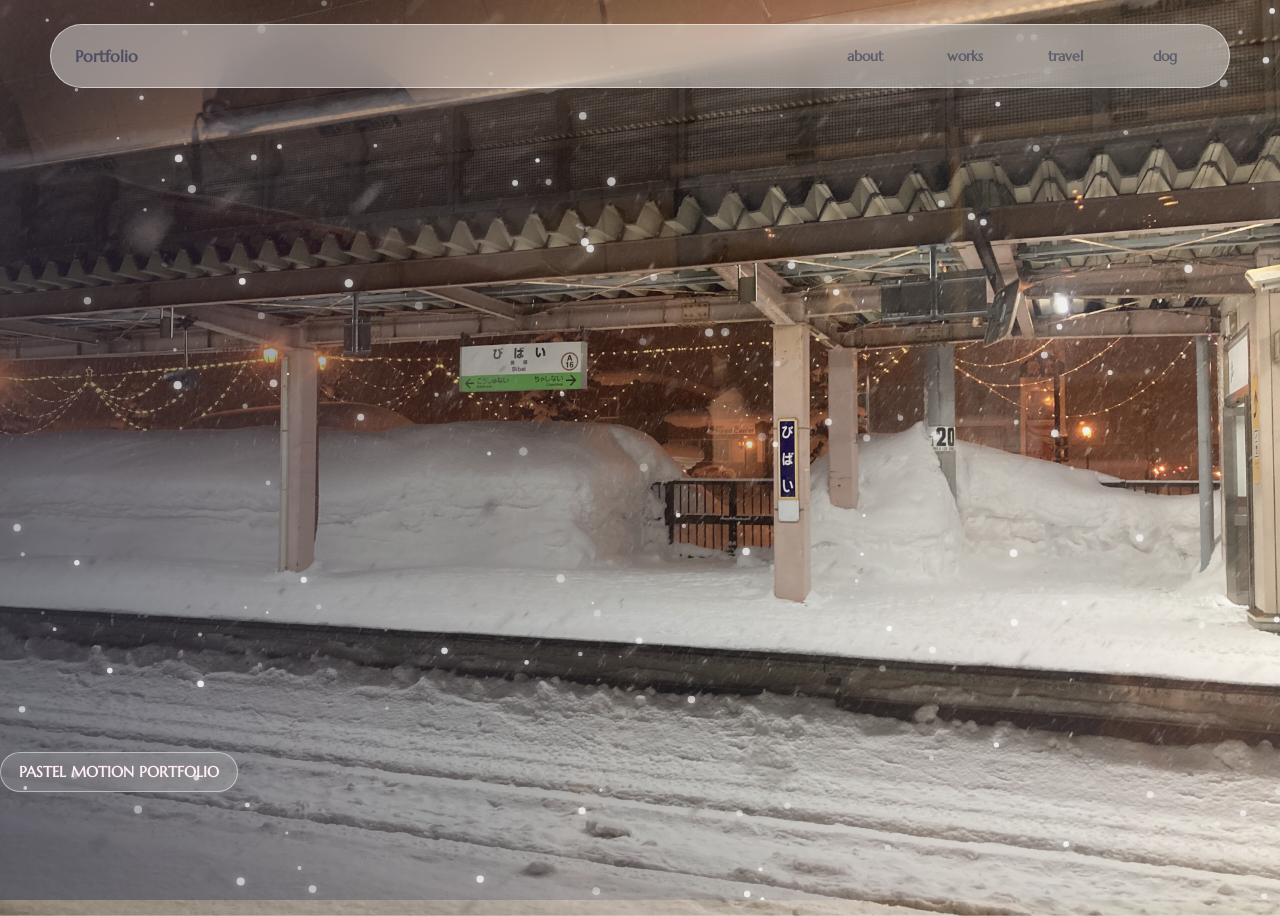
==== index.html @ 6f70054b "first commit" ====
<!doctype html>
<html lang="ja">
  <head>
    <meta charset="utf-8" />
    <meta name="viewport" content="width=device-width, initial-scale=1" />
    <title>Portfolio</title>
    <link rel="preconnect" href="https://fonts.googleapis.com" />
    <link rel="preconnect" href="https://fonts.gstatic.com" crossorigin />
    <link
      href="https://fonts.googleapis.com/css2?family=Marcellus&family=Noto+Serif+JP:wght@400;500;700&display=swap"
      rel="stylesheet"
    />
    <link rel="stylesheet" href="styles.css" />
  </head>
  <body class="home-page">
    <canvas class="snow-canvas" aria-hidden="true"></canvas>

    <header class="site-header">
      <a class="brand" href="index.html" aria-label="トップへ">Portfolio</a>
      <nav class="site-nav" aria-label="メインナビゲーション">
        <a href="about.html">about</a>
        <a href="works.html">works</a>
        <a href="travel.html">travel</a>
        <a href="dog.html">dog</a>
      </nav>
    </header>

    <main>
      <section class="hero">
        <picture>
          <source srcset="assets/hokkaido-hero.jpg" type="image/jpeg" />
          <img src="assets/hokkaido-hero.heic" alt="北海道で撮影した冬景色" />
        </picture>
        <div class="hero-shade"></div>
        <div class="hero-content reveal">
          <p class="eyebrow">Pastel Motion Portfolio</p>
        </div>
      </section>
    </main>

    <script src="script.js"></script>
  </body>
</html>
---- styles.css ----
:root {
  --ink: #4c4d61;
  --muted: #76768c;
  --paper: #fffaf8;
  --pink: #ffd9e4;
  --peach: #ffe6cf;
  --mint: #ccf1e6;
  --blue: #d7ecff;
  --lavender: #e7dcff;
  --line: rgba(76, 77, 97, 0.12);
  --shadow: 0 24px 70px rgba(105, 93, 122, 0.16);
}

* {
  box-sizing: border-box;
}

html {
  scroll-behavior: smooth;
}

body {
  margin: 0;
  color: var(--ink);
  background:
    radial-gradient(circle at top left, rgba(255, 217, 228, 0.42), transparent 34rem),
    radial-gradient(circle at 85% 20%, rgba(204, 241, 230, 0.42), transparent 30rem),
    var(--paper);
  font-family: "Noto Serif JP", Georgia, serif;
  letter-spacing: 0;
}

a {
  color: inherit;
  text-decoration: none;
}

img {
  display: block;
  max-width: 100%;
}

.snow-canvas {
  position: fixed;
  inset: 0;
  z-index: 20;
  pointer-events: none;
}

.site-header {
  position: fixed;
  top: 24px;
  left: 50%;
  z-index: 30;
  display: flex;
  width: min(1180px, calc(100vw - 64px));
  height: 64px;
  align-items: center;
  justify-content: space-between;
  padding: 0 18px 0 24px;
  border: 1px solid rgba(255, 255, 255, 0.55);
  border-radius: 999px;
  background: rgba(255, 255, 255, 0.42);
  box-shadow: 0 18px 46px rgba(61, 71, 89, 0.16);
  backdrop-filter: blur(18px);
  transform: translateX(-50%);
}

.brand,
.eyebrow,
.work-tag,
.site-nav a,
.button {
  font-family: "Marcellus", "Noto Serif JP", serif;
  font-weight: 800;
}

.brand {
  font-size: 1.02rem;
}

.site-nav {
  display: flex;
  gap: 8px;
}

.site-nav a {
  min-width: 92px;
  padding: 11px 14px;
  border-radius: 999px;
  color: rgba(76, 77, 97, 0.78);
  font-size: 0.9rem;
  font-weight: 700;
  text-align: center;
  transition: background 220ms ease, color 220ms ease, transform 220ms ease;
}

.site-nav a:hover,
.site-nav a.is-active {
  background: rgba(255, 217, 228, 0.72);
  color: var(--ink);
  transform: translateY(-1px);
}

.section {
  position: relative;
  min-height: 100vh;
  padding: 132px max(56px, calc((100vw - 1180px) / 2)) 96px;
}

.hero {
  display: grid;
  min-height: 100vh;
  align-items: center;
  overflow: hidden;
  padding-top: 120px;
}

.hero picture,
.hero img,
.hero-shade {
  position: absolute;
  inset: 0;
  width: 100%;
  height: 100%;
}

.hero img {
  object-fit: cover;
  transform: scale(1.035);
  animation: heroDrift 18s ease-in-out infinite alternate;
}

.hero-shade {
  background:
    linear-gradient(90deg, rgba(42, 47, 68, 0.58), rgba(42, 47, 68, 0.2) 54%, rgba(255, 255, 255, 0.12)),
    linear-gradient(0deg, rgba(255, 250, 248, 0.18), transparent 38%);
}

.hero-content {
  position: relative;
  z-index: 2;
  width: min(520px, 48vw);
  color: white;
  text-shadow: 0 2px 24px rgba(28, 33, 50, 0.22);
}

.eyebrow {
  margin: 0 0 16px;
  color: #ffedf3;
  font-size: 0.92rem;
  letter-spacing: 0;
  text-transform: uppercase;
}

.home-page .hero-content {
  align-self: end;
  margin-bottom: 92px;
}

.home-page .eyebrow {
  display: inline-flex;
  padding: 10px 18px;
  border: 1px solid rgba(255, 255, 255, 0.48);
  border-radius: 999px;
  background: rgba(255, 255, 255, 0.14);
  backdrop-filter: blur(14px);
}

.hero h1 {
  margin: 0;
  font-size: clamp(3.4rem, 5vw, 5.8rem);
  line-height: 1.04;
}

.hero-copy {
  width: min(560px, 100%);
  margin: 26px 0 0;
  font-size: 1.12rem;
  line-height: 2;
}

.hero-actions {
  display: flex;
  gap: 14px;
  margin-top: 34px;
}

.button {
  display: inline-flex;
  min-width: 136px;
  height: 48px;
  align-items: center;
  justify-content: center;
  border-radius: 999px;
  font-weight: 800;
  transition: transform 220ms ease, box-shadow 220ms ease, background 220ms ease;
}

.button:hover {
  transform: translateY(-3px);
}

.button.primary {
  background: #fff;
  color: var(--ink);
  box-shadow: 0 16px 38px rgba(35, 37, 50, 0.18);
}

.button.secondary {
  border: 1px solid rgba(255, 255, 255, 0.62);
  color: white;
  background: rgba(255, 255, 255, 0.16);
  backdrop-filter: blur(12px);
}

.scroll-cue {
  position: absolute;
  bottom: 34px;
  left: 50%;
  z-index: 3;
  width: 34px;
  height: 54px;
  border: 1px solid rgba(255, 255, 255, 0.72);
  border-radius: 999px;
  transform: translateX(-50%);
}

.scroll-cue span {
  position: absolute;
  top: 10px;
  left: 50%;
  width: 6px;
  height: 6px;
  border-radius: 50%;
  background: white;
  animation: scrollDot 1.8s ease-in-out infinite;
}

.section-heading {
  display: grid;
  gap: 8px;
  margin-bottom: 34px;
}

.section-heading .eyebrow {
  color: #f08ba9;
}

.section-heading h1,
.section-heading h2 {
  margin: 0;
  font-size: clamp(2.1rem, 3vw, 3.35rem);
  line-height: 1.18;
}

.about-grid,
.travel-layout {
  display: grid;
  grid-template-columns: 1.05fr 0.95fr;
  gap: 34px;
  align-items: stretch;
}

.about-copy,
.profile-panel,
.work-card,
.travel-feature,
.dog-card {
  border: 1px solid rgba(255, 255, 255, 0.7);
  border-radius: 8px;
  background: rgba(255, 255, 255, 0.68);
  box-shadow: var(--shadow);
  backdrop-filter: blur(18px);
}

.about-copy {
  padding: 42px;
}

.about-copy p {
  margin: 0;
  color: var(--muted);
  font-size: 1.02rem;
  line-height: 2.15;
}

.about-copy p + p {
  margin-top: 22px;
}

.profile-panel {
  position: relative;
  min-height: 390px;
  overflow: hidden;
  background:
    linear-gradient(135deg, rgba(255, 217, 228, 0.82), rgba(215, 236, 255, 0.82)),
    white;
}

.floating-note {
  position: absolute;
  display: grid;
  min-width: 132px;
  height: 54px;
  place-items: center;
  border: 1px solid rgba(255, 255, 255, 0.84);
  border-radius: 999px;
  background: rgba(255, 255, 255, 0.68);
  box-shadow: 0 16px 36px rgba(76, 77, 97, 0.12);
  font-family: "Nunito", sans-serif;
  font-weight: 800;
  animation: floatSoft 4.8s ease-in-out infinite;
}

.note-a {
  top: 70px;
  left: 72px;
}

.note-b {
  right: 74px;
  top: 132px;
  animation-delay: -1.3s;
}

.note-c {
  bottom: 76px;
  left: 42%;
  animation-delay: -2.2s;
}

.profile-orbit {
  position: absolute;
  inset: 50%;
  width: 230px;
  height: 230px;
  border: 1px dashed rgba(255, 255, 255, 0.72);
  border-radius: 50%;
  transform: translate(-50%, -50%);
  animation: spin 18s linear infinite;
}

.profile-orbit span {
  position: absolute;
  width: 26px;
  height: 26px;
  border-radius: 50%;
  background: white;
}

.profile-orbit span:nth-child(1) {
  top: -13px;
  left: 50%;
}

.profile-orbit span:nth-child(2) {
  right: 12px;
  bottom: 30px;
  background: var(--mint);
}

.profile-orbit span:nth-child(3) {
  bottom: 28px;
  left: 16px;
  background: var(--peach);
}

.work-grid,
.dog-grid {
  display: grid;
  grid-template-columns: repeat(3, 1fr);
  gap: 24px;
}

.work-card,
.dog-card {
  overflow: hidden;
  transition: transform 260ms ease, box-shadow 260ms ease;
}

.work-card:hover,
.dog-card:hover {
  box-shadow: 0 30px 80px rgba(105, 93, 122, 0.22);
  transform: translateY(-8px);
}

.work-visual {
  height: 260px;
  background-size: 70px 70px, cover;
}

.visual-mint {
  background:
    linear-gradient(135deg, transparent 25%, rgba(255, 255, 255, 0.62) 25% 50%, transparent 50% 75%, rgba(255, 255, 255, 0.62) 75%),
    linear-gradient(135deg, var(--mint), var(--blue));
}

.visual-pink {
  background:
    radial-gradient(circle at 26% 30%, rgba(255, 255, 255, 0.72) 0 18%, transparent 19%),
    radial-gradient(circle at 75% 62%, rgba(255, 255, 255, 0.52) 0 16%, transparent 17%),
    linear-gradient(135deg, var(--pink), var(--peach));
}

.visual-blue {
  background:
    repeating-linear-gradient(45deg, rgba(255, 255, 255, 0.58) 0 12px, transparent 12px 28px),
    linear-gradient(135deg, var(--blue), var(--lavender));
}

.work-body {
  padding: 26px;
}

.work-tag {
  margin: 0 0 10px;
  color: #f08ba9;
  font-size: 0.78rem;
  text-transform: uppercase;
}

.work-body h3,
.work-body h2,
.travel-feature h3,
.dog-card h3 {
  margin: 0;
  font-size: 1.22rem;
}

.work-body p:not(.work-tag),
.travel-feature p:not(.work-tag) {
  margin: 14px 0 0;
  color: var(--muted);
  line-height: 1.9;
}

.travel-feature {
  display: grid;
  grid-template-columns: 0.95fr 1fr;
  gap: 28px;
  align-items: center;
  padding: 22px;
}

.travel-feature img {
  width: 100%;
  height: 430px;
  border-radius: 8px;
  object-fit: cover;
}

.travel-list {
  display: grid;
  grid-template-columns: repeat(2, 1fr);
  gap: 18px;
}

.travel-chip {
  display: grid;
  min-height: 136px;
  place-items: center;
  border: 1px solid rgba(255, 255, 255, 0.72);
  border-radius: 8px;
  background:
    radial-gradient(circle at 22% 24%, rgba(255, 255, 255, 0.72) 0 18%, transparent 19%),
    linear-gradient(135deg, rgba(255, 217, 228, 0.5), rgba(215, 236, 255, 0.5));
  box-shadow: 0 18px 48px rgba(105, 93, 122, 0.12);
  font-weight: 800;
  transition: transform 240ms ease, background 240ms ease;
}

.travel-chip:nth-child(2) {
  background:
    radial-gradient(circle at 78% 24%, rgba(255, 255, 255, 0.72) 0 16%, transparent 17%),
    linear-gradient(135deg, rgba(204, 241, 230, 0.58), rgba(255, 230, 207, 0.55));
}

.travel-chip:nth-child(3) {
  background:
    radial-gradient(circle at 28% 74%, rgba(255, 255, 255, 0.72) 0 17%, transparent 18%),
    linear-gradient(135deg, rgba(231, 220, 255, 0.6), rgba(255, 217, 228, 0.52));
}

.travel-chip:nth-child(4) {
  background:
    radial-gradient(circle at 76% 72%, rgba(255, 255, 255, 0.72) 0 18%, transparent 19%),
    linear-gradient(135deg, rgba(215, 236, 255, 0.6), rgba(204, 241, 230, 0.52));
}

.travel-chip:hover {
  transform: translateY(-5px) rotate(-1deg);
}

.dog-card {
  padding: 18px;
}

.dog-photo {
  height: 300px;
  border-radius: 8px;
  background-size: 80px 80px, cover;
  position: relative;
  overflow: hidden;
}

.dog-photo::before,
.dog-photo::after {
  content: "";
  position: absolute;
  border-radius: 50%;
  background: rgba(255, 255, 255, 0.82);
}

.dog-photo::before {
  width: 98px;
  height: 98px;
  left: calc(50% - 49px);
  top: 92px;
}

.dog-photo::after {
  width: 42px;
  height: 30px;
  left: calc(50% - 21px);
  top: 170px;
  box-shadow:
    -42px -76px 0 8px rgba(255, 255, 255, 0.82),
    42px -76px 0 8px rgba(255, 255, 255, 0.82),
    -22px -18px 0 -12px var(--ink),
    22px -18px 0 -12px var(--ink);
}

.dog-a {
  background:
    radial-gradient(circle at 34% 28%, rgba(255, 255, 255, 0.55) 0 12%, transparent 13%),
    linear-gradient(135deg, var(--pink), var(--blue));
}

.dog-b {
  background:
    radial-gradient(circle at 72% 24%, rgba(255, 255, 255, 0.55) 0 14%, transparent 15%),
    linear-gradient(135deg, var(--mint), var(--peach));
}

.dog-c {
  background:
    radial-gradient(circle at 28% 68%, rgba(255, 255, 255, 0.55) 0 13%, transparent 14%),
    linear-gradient(135deg, var(--lavender), var(--pink));
}

.dog-card h3 {
  padding: 18px 4px 4px;
  font-family: "Marcellus", "Noto Serif JP", serif;
}

.page-shell {
  min-height: 100vh;
}

.gallery-section {
  min-height: 100vh;
}

.photo-grid {
  display: grid;
  grid-template-columns: repeat(3, 1fr);
  gap: 24px;
}

.photo-card,
.dog-photo-card {
  position: relative;
  display: block;
  width: 100%;
  aspect-ratio: 16 / 9;
  overflow: hidden;
  border: 0;
  border-radius: 8px;
  background: transparent;
  box-shadow: 0 20px 54px rgba(105, 93, 122, 0.13);
  cursor: pointer;
  transition: transform 260ms ease, box-shadow 260ms ease, filter 260ms ease;
}

.photo-card:hover,
.dog-photo-card:hover {
  box-shadow: 0 28px 70px rgba(105, 93, 122, 0.2);
  filter: saturate(1.06);
  transform: translateY(-7px);
}

.photo-card img {
  width: 100%;
  height: 100%;
  object-fit: cover;
  transition: transform 420ms ease;
}

.photo-card:hover img {
  transform: scale(1.045);
}

.travel-grid .photo-card:nth-child(1) img {
  object-position: 50% 50%;
}

.travel-grid .photo-card:nth-child(2) img {
  object-position: 22% 42%;
}

.travel-grid .photo-card:nth-child(3) img {
  object-position: 72% 42%;
}

.travel-grid .photo-card:nth-child(4) img {
  object-position: 34% 72%;
}

.travel-grid .photo-card:nth-child(5) img {
  object-position: 88% 62%;
}

.travel-grid .photo-card:nth-child(6) img {
  object-position: 52% 82%;
}

.photo-card::after {
  content: "tap";
  position: absolute;
  right: 14px;
  bottom: 12px;
  padding: 7px 12px;
  border-radius: 999px;
  color: white;
  background: rgba(76, 77, 97, 0.28);
  font-family: "Marcellus", serif;
  font-size: 0.78rem;
  opacity: 0;
  transform: translateY(8px);
  transition: opacity 220ms ease, transform 220ms ease;
  backdrop-filter: blur(10px);
}

.photo-card:hover::after {
  opacity: 1;
  transform: translateY(0);
}

.photo-dialog {
  width: min(520px, calc(100vw - 48px));
  border: 1px solid rgba(255, 255, 255, 0.72);
  border-radius: 8px;
  padding: 34px 38px;
  color: var(--ink);
  background: rgba(255, 255, 255, 0.84);
  box-shadow: 0 30px 90px rgba(76, 77, 97, 0.24);
  backdrop-filter: blur(20px);
}

.photo-dialog::backdrop {
  background: rgba(55, 52, 66, 0.24);
}

.photo-dialog p {
  margin: 0;
  font-size: 1.02rem;
  line-height: 2;
}

.dialog-close {
  position: absolute;
  top: 10px;
  right: 12px;
  width: 34px;
  height: 34px;
  border: 0;
  border-radius: 50%;
  color: var(--ink);
  background: rgba(255, 217, 228, 0.72);
  cursor: pointer;
}

.dog-photo-card {
  cursor: default;
  background-image: url("assets/dog-sheet.png");
  background-size: 300% 200%;
  }

.dog-photo-card::before,
.dog-photo-card::after {
  content: none;
}

.dog-photo-card.dog-a {
  background-position: 0% 0%;
}

.dog-photo-card.dog-b {
  background-position: 50% 0%;
}

.dog-photo-card.dog-c {
  background-position: 100% 0%;
}

.dog-photo-card.dog-d {
  background-position: 0% 100%;
}

.dog-photo-card.dog-e {
  background-position: 50% 100%;
}

.dog-photo-card.dog-f {
  background-position: 100% 100%;
}

.site-footer {
  padding: 34px;
  text-align: center;
  color: var(--muted);
}

.reveal {
  opacity: 0;
  transform: translateY(24px);
  transition: opacity 720ms ease, transform 720ms ease;
}

.reveal.is-visible {
  opacity: 1;
  transform: translateY(0);
}

@keyframes heroDrift {
  from {
    transform: scale(1.035) translate3d(-8px, -6px, 0);
  }
  to {
    transform: scale(1.08) translate3d(10px, 8px, 0);
  }
}

@keyframes scrollDot {
  0% {
    opacity: 0;
    transform: translate(-50%, 0);
  }
  35%,
  65% {
    opacity: 1;
  }
  100% {
    opacity: 0;
    transform: translate(-50%, 22px);
  }
}

@keyframes floatSoft {
  0%,
  100% {
    transform: translateY(0) rotate(-1deg);
  }
  50% {
    transform: translateY(-14px) rotate(1deg);
  }
}

@keyframes spin {
  to {
    transform: translate(-50%, -50%) rotate(360deg);
  }
}

@media (max-width: 900px) {
  .site-header {
    top: 14px;
    width: calc(100vw - 28px);
    height: auto;
    flex-wrap: wrap;
    gap: 12px;
    border-radius: 8px;
    padding: 14px;
  }

  .site-nav {
    width: 100%;
    overflow-x: auto;
  }

  .site-nav a {
    min-width: 84px;
  }

  .section {
    padding: 118px 22px 72px;
  }

  .hero-content {
    width: 100%;
  }

  .hero h1 {
    font-size: 3rem;
  }

  .about-grid,
  .travel-layout,
  .travel-feature,
  .work-grid,
  .dog-grid,
  .photo-grid {
    grid-template-columns: 1fr;
  }

  .travel-feature img {
    height: 330px;
  }
}
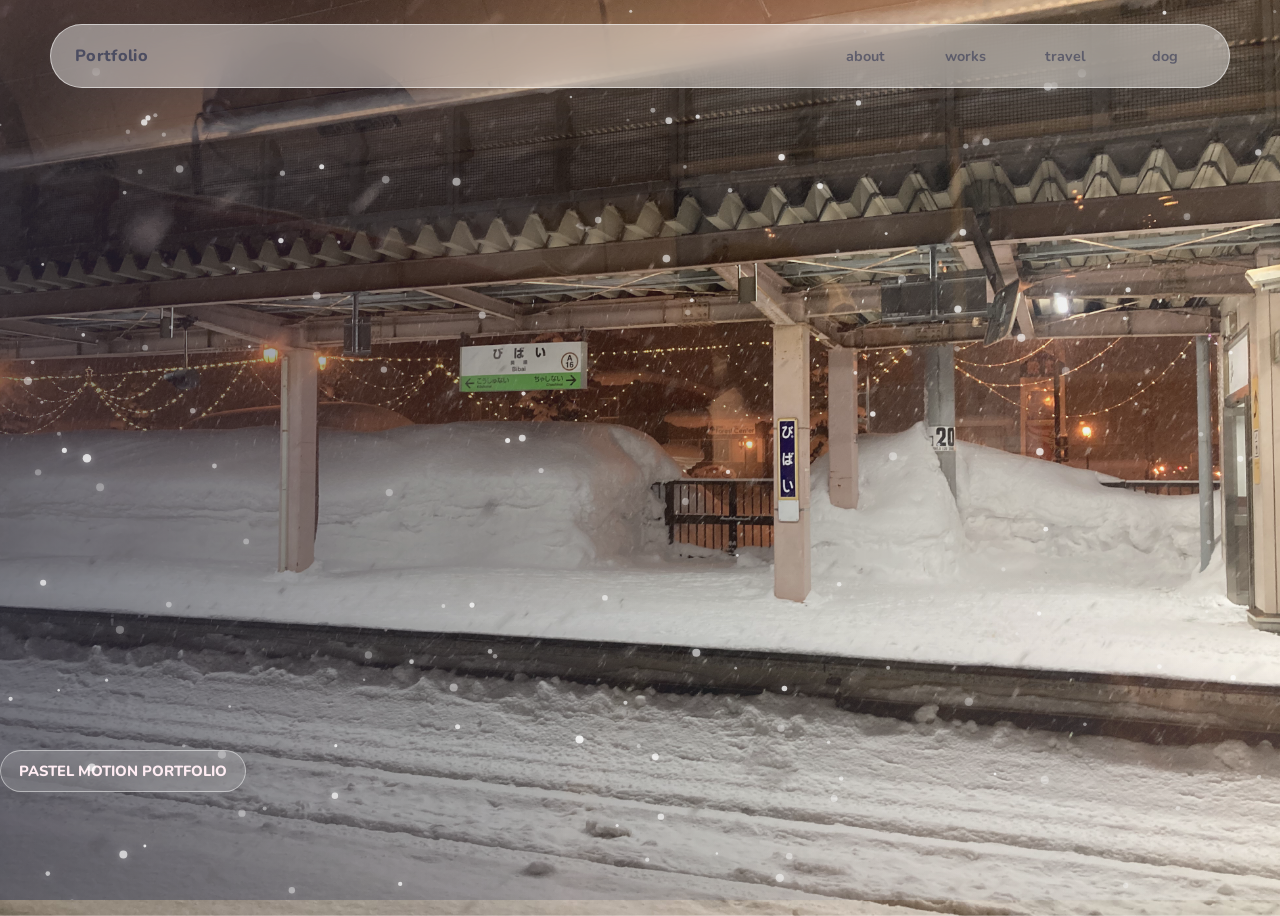
==== commit d5824d8a: "Update portfolio fonts" ====
--- a/index.html
+++ b/index.html
@@ -7,7 +7,7 @@
     <link rel="preconnect" href="https://fonts.googleapis.com" />
     <link rel="preconnect" href="https://fonts.gstatic.com" crossorigin />
     <link
-      href="https://fonts.googleapis.com/css2?family=Marcellus&family=Noto+Serif+JP:wght@400;500;700&display=swap"
+      href="https://fonts.googleapis.com/css2?family=Nunito:wght@500;700;800&family=Zen+Maru+Gothic:wght@400;500;700&display=swap"
       rel="stylesheet"
     />
     <link rel="stylesheet" href="styles.css" />
--- a/styles.css
+++ b/styles.css
@@ -26,7 +26,8 @@
     radial-gradient(circle at top left, rgba(255, 217, 228, 0.42), transparent 34rem),
     radial-gradient(circle at 85% 20%, rgba(204, 241, 230, 0.42), transparent 30rem),
     var(--paper);
-  font-family: "Noto Serif JP", Georgia, serif;
+  font-family: "Zen Maru Gothic", "Hiragino Maru Gothic ProN", "Yu Gothic", sans-serif;
+  font-weight: 500;
   letter-spacing: 0;
 }
 
@@ -71,12 +72,13 @@
 .work-tag,
 .site-nav a,
 .button {
-  font-family: "Marcellus", "Noto Serif JP", serif;
+  font-family: "Nunito", "Zen Maru Gothic", sans-serif;
   font-weight: 800;
 }
 
 .brand {
   font-size: 1.02rem;
+  letter-spacing: 0.02em;
 }
 
 .site-nav {
@@ -170,6 +172,7 @@
 .hero h1 {
   margin: 0;
   font-size: clamp(3.4rem, 5vw, 5.8rem);
+  font-weight: 700;
   line-height: 1.04;
 }
 
@@ -251,6 +254,7 @@
 .section-heading h2 {
   margin: 0;
   font-size: clamp(2.1rem, 3vw, 3.35rem);
+  font-weight: 700;
   line-height: 1.18;
 }
 
@@ -426,6 +430,7 @@
 .dog-card h3 {
   margin: 0;
   font-size: 1.22rem;
+  font-weight: 700;
 }
 
 .work-body p:not(.work-tag),
@@ -551,7 +556,7 @@
 
 .dog-card h3 {
   padding: 18px 4px 4px;
-  font-family: "Marcellus", "Noto Serif JP", serif;
+  font-family: "Nunito", "Zen Maru Gothic", sans-serif;
 }
 
 .page-shell {
@@ -634,7 +639,7 @@
   border-radius: 999px;
   color: white;
   background: rgba(76, 77, 97, 0.28);
-  font-family: "Marcellus", serif;
+  font-family: "Nunito", sans-serif;
   font-size: 0.78rem;
   opacity: 0;
   transform: translateY(8px);
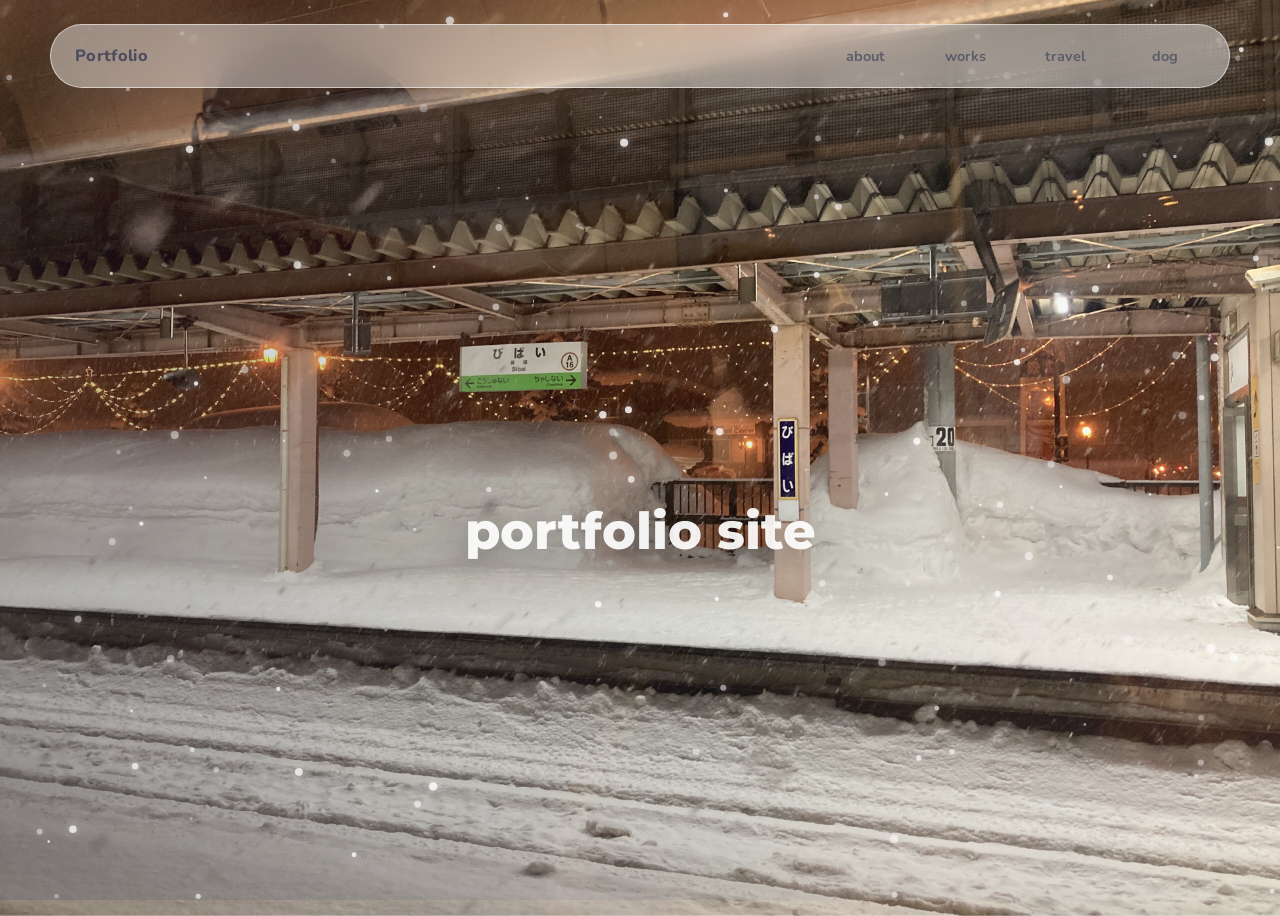
==== commit 4f133da0: "Update gallery images and hero typography" ====
--- a/index.html
+++ b/index.html
@@ -7,7 +7,7 @@
     <link rel="preconnect" href="https://fonts.googleapis.com" />
     <link rel="preconnect" href="https://fonts.gstatic.com" crossorigin />
     <link
-      href="https://fonts.googleapis.com/css2?family=Nunito:wght@500;700;800&family=Zen+Maru+Gothic:wght@400;500;700&display=swap"
+      href="https://fonts.googleapis.com/css2?family=Montserrat:wght@700;800&family=Noto+Sans+JP:wght@400;500;700&family=Nunito:wght@500;700;800&display=swap"
       rel="stylesheet"
     />
     <link rel="stylesheet" href="styles.css" />
@@ -33,7 +33,7 @@
         </picture>
         <div class="hero-shade"></div>
         <div class="hero-content reveal">
-          <p class="eyebrow">Pastel Motion Portfolio</p>
+          <h1 class="home-title">portfolio site</h1>
         </div>
       </section>
     </main>
--- a/styles.css
+++ b/styles.css
@@ -26,7 +26,7 @@
     radial-gradient(circle at top left, rgba(255, 217, 228, 0.42), transparent 34rem),
     radial-gradient(circle at 85% 20%, rgba(204, 241, 230, 0.42), transparent 30rem),
     var(--paper);
-  font-family: "Zen Maru Gothic", "Hiragino Maru Gothic ProN", "Yu Gothic", sans-serif;
+  font-family: "Noto Sans JP", "Yu Gothic", "Hiragino Sans", sans-serif;
   font-weight: 500;
   letter-spacing: 0;
 }
@@ -72,7 +72,7 @@
 .work-tag,
 .site-nav a,
 .button {
-  font-family: "Nunito", "Zen Maru Gothic", sans-serif;
+  font-family: "Nunito", "Noto Sans JP", sans-serif;
   font-weight: 800;
 }
 
@@ -135,8 +135,8 @@
 
 .hero-shade {
   background:
-    linear-gradient(90deg, rgba(42, 47, 68, 0.58), rgba(42, 47, 68, 0.2) 54%, rgba(255, 255, 255, 0.12)),
-    linear-gradient(0deg, rgba(255, 250, 248, 0.18), transparent 38%);
+    linear-gradient(90deg, rgba(42, 47, 68, 0.28), rgba(42, 47, 68, 0.1) 54%, rgba(255, 255, 255, 0.06)),
+    linear-gradient(0deg, rgba(255, 250, 248, 0.12), transparent 38%);
 }
 
 .hero-content {
@@ -156,17 +156,21 @@
 }
 
 .home-page .hero-content {
-  align-self: end;
-  margin-bottom: 92px;
-}
-
-.home-page .eyebrow {
-  display: inline-flex;
-  padding: 10px 18px;
-  border: 1px solid rgba(255, 255, 255, 0.48);
-  border-radius: 999px;
-  background: rgba(255, 255, 255, 0.14);
-  backdrop-filter: blur(14px);
+  align-self: center;
+  justify-self: center;
+  width: min(420px, calc(100vw - 48px));
+  margin-top: 42px;
+  text-align: center;
+}
+
+.hero .home-title {
+  margin: 0;
+  color: rgba(255, 255, 255, 0.92);
+  font-family: "Montserrat", "Nunito", sans-serif;
+  font-size: clamp(2rem, 4vw, 3.35rem);
+  font-weight: 800;
+  line-height: 1;
+  text-shadow: 0 8px 22px rgba(28, 33, 50, 0.2);
 }
 
 .hero h1 {
@@ -556,7 +560,7 @@
 
 .dog-card h3 {
   padding: 18px 4px 4px;
-  font-family: "Nunito", "Zen Maru Gothic", sans-serif;
+  font-family: "Nunito", "Noto Sans JP", sans-serif;
 }
 
 .page-shell {
@@ -688,9 +692,19 @@
 
 .dog-photo-card {
   cursor: default;
-  background-image: url("assets/dog-sheet.png");
-  background-size: 300% 200%;
-  }
+  background: transparent;
+}
+
+.dog-photo-card img {
+  width: 100%;
+  height: 100%;
+  object-fit: cover;
+  transition: transform 420ms ease;
+}
+
+.dog-photo-card:hover img {
+  transform: scale(1.045);
+}
 
 .dog-photo-card::before,
 .dog-photo-card::after {
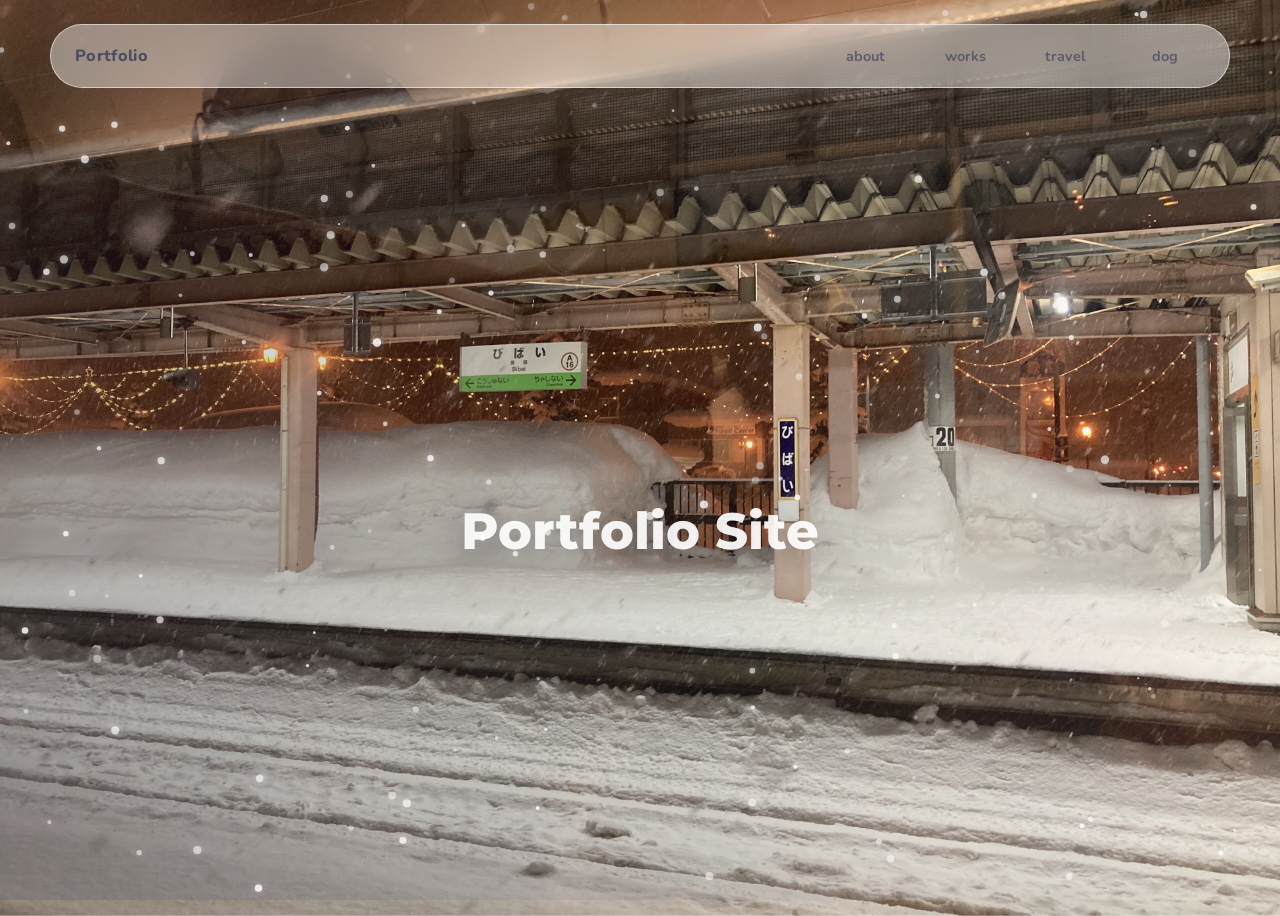
==== commit 5bfae00a: "Update portfolio content and works section" ====
--- a/index.html
+++ b/index.html
@@ -33,7 +33,7 @@
         </picture>
         <div class="hero-shade"></div>
         <div class="hero-content reveal">
-          <h1 class="home-title">portfolio site</h1>
+          <h1 class="home-title">Portfolio Site</h1>
         </div>
       </section>
     </main>
--- a/styles.css
+++ b/styles.css
@@ -262,6 +262,42 @@
   line-height: 1.18;
 }
 
+.gallery-section .section-heading,
+.works-section .section-heading {
+  justify-items: center;
+  gap: 14px;
+  margin: 64px 0 128px;
+  text-align: center;
+}
+
+.gallery-section .section-heading .eyebrow,
+.works-section .section-heading .eyebrow {
+  margin: 0;
+  color: #cbb8e5;
+  font-family: "Montserrat", "Nunito", sans-serif;
+  font-size: clamp(2.8rem, 5vw, 4.3rem);
+  font-weight: 800;
+  line-height: 1;
+  text-transform: none;
+}
+
+.gallery-section .section-heading h1,
+.works-section .section-heading h1 {
+  color: #8b8d98;
+  font-size: clamp(1.05rem, 1.8vw, 1.35rem);
+  font-weight: 500;
+  line-height: 1.5;
+}
+
+.gallery-section .section-heading::after,
+.works-section .section-heading::after {
+  content: "";
+  width: 74px;
+  height: 4px;
+  border-radius: 999px;
+  background: linear-gradient(90deg, #f6a7cf, #a8d7ff);
+}
+
 .about-grid,
 .travel-layout {
   display: grid;
@@ -421,6 +457,76 @@
   padding: 26px;
 }
 
+.work-screenshot {
+  display: block;
+  aspect-ratio: 16 / 10;
+  overflow: hidden;
+  background: rgba(255, 255, 255, 0.5);
+}
+
+.work-screenshot img {
+  width: 100%;
+  height: 100%;
+  object-fit: cover;
+  transition: transform 420ms ease;
+}
+
+.work-card:hover .work-screenshot img {
+  transform: scale(1.035);
+}
+
+.project-meta {
+  display: flex;
+  align-items: center;
+  justify-content: space-between;
+  gap: 12px;
+  margin-bottom: 14px;
+}
+
+.project-tag,
+.project-year {
+  font-size: 0.78rem;
+  font-weight: 700;
+}
+
+.project-tag {
+  color: #f08ba9;
+}
+
+.project-year {
+  color: #a5a5b2;
+  font-family: "Nunito", sans-serif;
+}
+
+.project-title {
+  min-height: 3em;
+}
+
+.project-description {
+  min-height: 5.7em;
+}
+
+.project-link {
+  display: inline-flex;
+  align-items: center;
+  justify-content: center;
+  min-height: 42px;
+  margin-top: 22px;
+  padding: 0 18px;
+  border-radius: 999px;
+  color: var(--ink);
+  background: linear-gradient(90deg, rgba(255, 217, 228, 0.82), rgba(215, 236, 255, 0.82));
+  font-family: "Nunito", "Noto Sans JP", sans-serif;
+  font-size: 0.9rem;
+  font-weight: 800;
+  transition: transform 220ms ease, box-shadow 220ms ease;
+}
+
+.project-link:hover {
+  box-shadow: 0 14px 32px rgba(105, 93, 122, 0.14);
+  transform: translateY(-2px);
+}
+
 .work-tag {
   margin: 0 0 10px;
   color: #f08ba9;
@@ -585,7 +691,8 @@
   aspect-ratio: 16 / 9;
   overflow: hidden;
   border: 0;
-  border-radius: 8px;
+  border-radius: 14px;
+  padding: 0;
   background: transparent;
   box-shadow: 0 20px 54px rgba(105, 93, 122, 0.13);
   cursor: pointer;
@@ -816,6 +923,11 @@
     padding: 118px 22px 72px;
   }
 
+  .gallery-section .section-heading,
+  .works-section .section-heading {
+    margin: 38px 0 64px;
+  }
+
   .hero-content {
     width: 100%;
   }
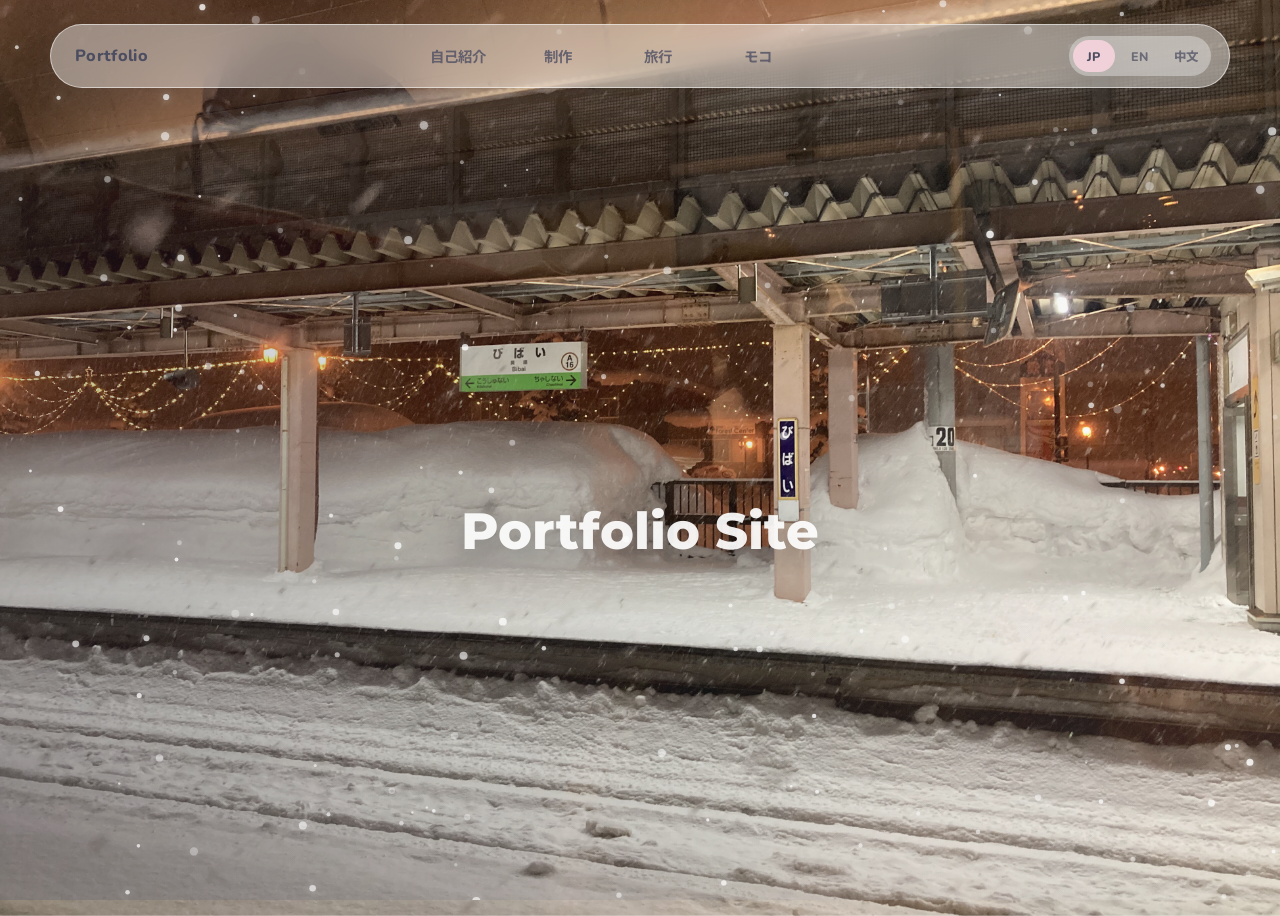
==== commit 652e5610: "Add language switching and travel notes" ====
--- a/index.html
+++ b/index.html
@@ -18,11 +18,16 @@
     <header class="site-header">
       <a class="brand" href="index.html" aria-label="トップへ">Portfolio</a>
       <nav class="site-nav" aria-label="メインナビゲーション">
-        <a href="about.html">about</a>
-        <a href="works.html">works</a>
-        <a href="travel.html">travel</a>
-        <a href="dog.html">dog</a>
+        <a href="about.html" data-i18n="nav.about">about</a>
+        <a href="works.html" data-i18n="nav.works">works</a>
+        <a href="travel.html" data-i18n="nav.travel">travel</a>
+        <a href="dog.html" data-i18n="nav.dog">dog</a>
       </nav>
+      <div class="language-switcher" aria-label="Language">
+        <button type="button" data-lang="ja">JP</button>
+        <button type="button" data-lang="en">EN</button>
+        <button type="button" data-lang="zh">中文</button>
+      </div>
     </header>
 
     <main>
--- a/styles.css
+++ b/styles.css
@@ -104,6 +104,34 @@
   transform: translateY(-1px);
 }
 
+.language-switcher {
+  display: inline-flex;
+  gap: 4px;
+  padding: 4px;
+  border-radius: 999px;
+  background: rgba(255, 255, 255, 0.34);
+}
+
+.language-switcher button {
+  min-width: 42px;
+  height: 32px;
+  border: 0;
+  border-radius: 999px;
+  color: rgba(76, 77, 97, 0.72);
+  background: transparent;
+  font-family: "Nunito", "Noto Sans JP", sans-serif;
+  font-size: 0.78rem;
+  font-weight: 800;
+  cursor: pointer;
+  transition: background 180ms ease, color 180ms ease, transform 180ms ease;
+}
+
+.language-switcher button:hover,
+.language-switcher button.is-active {
+  color: var(--ink);
+  background: rgba(255, 217, 228, 0.78);
+}
+
 .section {
   position: relative;
   min-height: 100vh;
@@ -742,7 +770,7 @@
 }
 
 .photo-card::after {
-  content: "tap";
+  content: attr(data-action-label);
   position: absolute;
   right: 14px;
   bottom: 12px;
@@ -784,6 +812,17 @@
   line-height: 2;
 }
 
+.photo-dialog-title {
+  margin: 0 0 14px;
+  color: var(--ink);
+  font-size: 1.28rem;
+  line-height: 1.5;
+}
+
+.photo-dialog-note {
+  color: var(--muted);
+}
+
 .dialog-close {
   position: absolute;
   top: 10px;
@@ -911,8 +950,14 @@
   }
 
   .site-nav {
-    width: 100%;
+    order: 3;
+    flex: 1 1 100%;
     overflow-x: auto;
+  }
+
+  .language-switcher {
+    order: 2;
+    margin-left: auto;
   }
 
   .site-nav a {
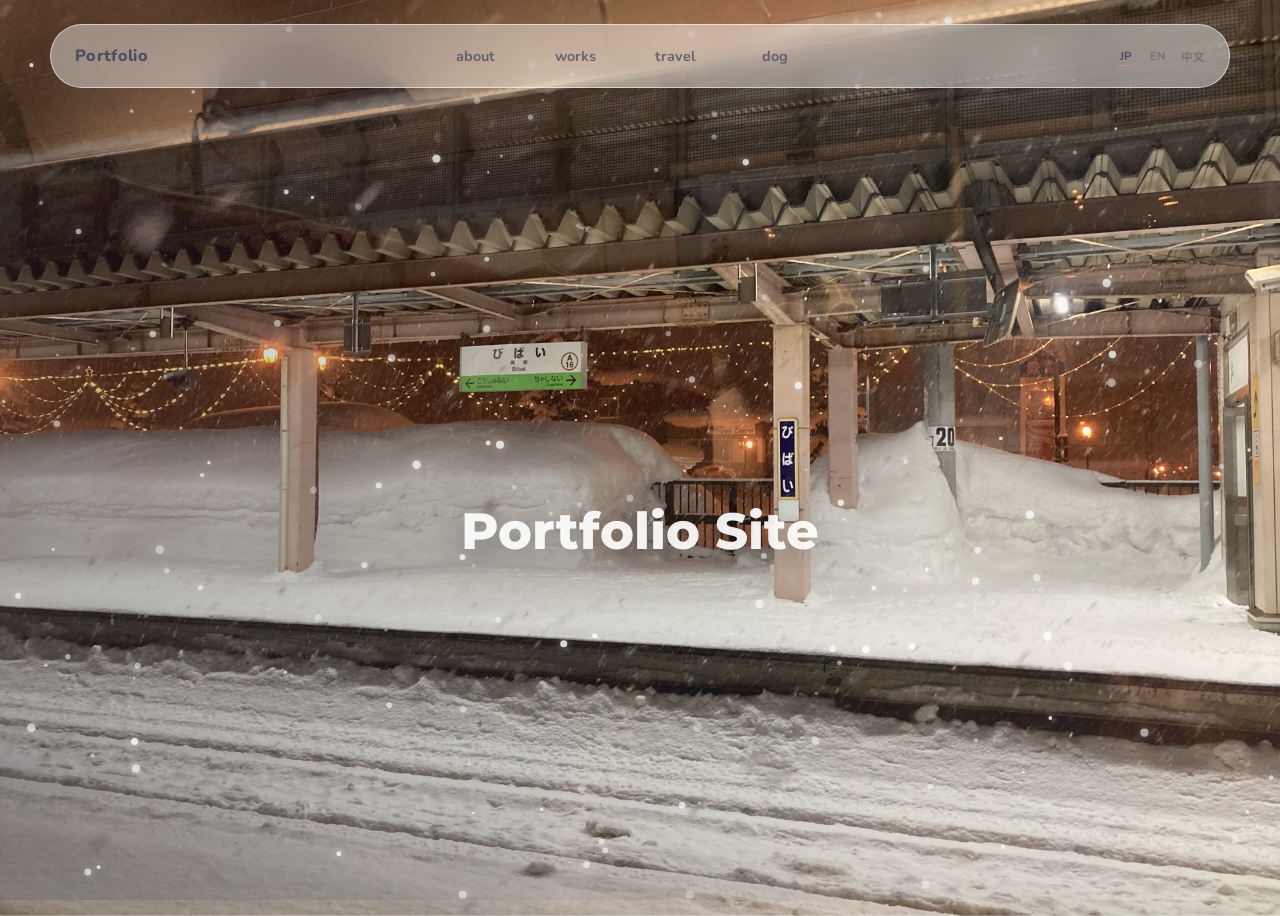
==== commit d829db90: "Fix travel notes and language controls" ====
--- a/index.html
+++ b/index.html
@@ -18,10 +18,10 @@
     <header class="site-header">
       <a class="brand" href="index.html" aria-label="トップへ">Portfolio</a>
       <nav class="site-nav" aria-label="メインナビゲーション">
-        <a href="about.html" data-i18n="nav.about">about</a>
-        <a href="works.html" data-i18n="nav.works">works</a>
-        <a href="travel.html" data-i18n="nav.travel">travel</a>
-        <a href="dog.html" data-i18n="nav.dog">dog</a>
+        <a href="about.html">about</a>
+        <a href="works.html">works</a>
+        <a href="travel.html">travel</a>
+        <a href="dog.html">dog</a>
       </nav>
       <div class="language-switcher" aria-label="Language">
         <button type="button" data-lang="ja">JP</button>
--- a/styles.css
+++ b/styles.css
@@ -106,30 +106,37 @@
 
 .language-switcher {
   display: inline-flex;
-  gap: 4px;
-  padding: 4px;
+  gap: 2px;
+  align-items: center;
+  padding: 0 0 0 8px;
   border-radius: 999px;
-  background: rgba(255, 255, 255, 0.34);
+  background: transparent;
 }
 
 .language-switcher button {
-  min-width: 42px;
-  height: 32px;
+  min-width: 30px;
+  height: 28px;
   border: 0;
-  border-radius: 999px;
-  color: rgba(76, 77, 97, 0.72);
+  border-radius: 0;
+  color: rgba(76, 77, 97, 0.46);
   background: transparent;
   font-family: "Nunito", "Noto Sans JP", sans-serif;
-  font-size: 0.78rem;
-  font-weight: 800;
+  font-size: 0.72rem;
+  font-weight: 700;
   cursor: pointer;
-  transition: background 180ms ease, color 180ms ease, transform 180ms ease;
+  transition: color 180ms ease, opacity 180ms ease;
 }
 
 .language-switcher button:hover,
 .language-switcher button.is-active {
   color: var(--ink);
-  background: rgba(255, 217, 228, 0.78);
+  background: transparent;
+}
+
+.language-switcher button.is-active {
+  text-decoration: underline;
+  text-decoration-color: rgba(240, 139, 169, 0.55);
+  text-underline-offset: 5px;
 }
 
 .section {
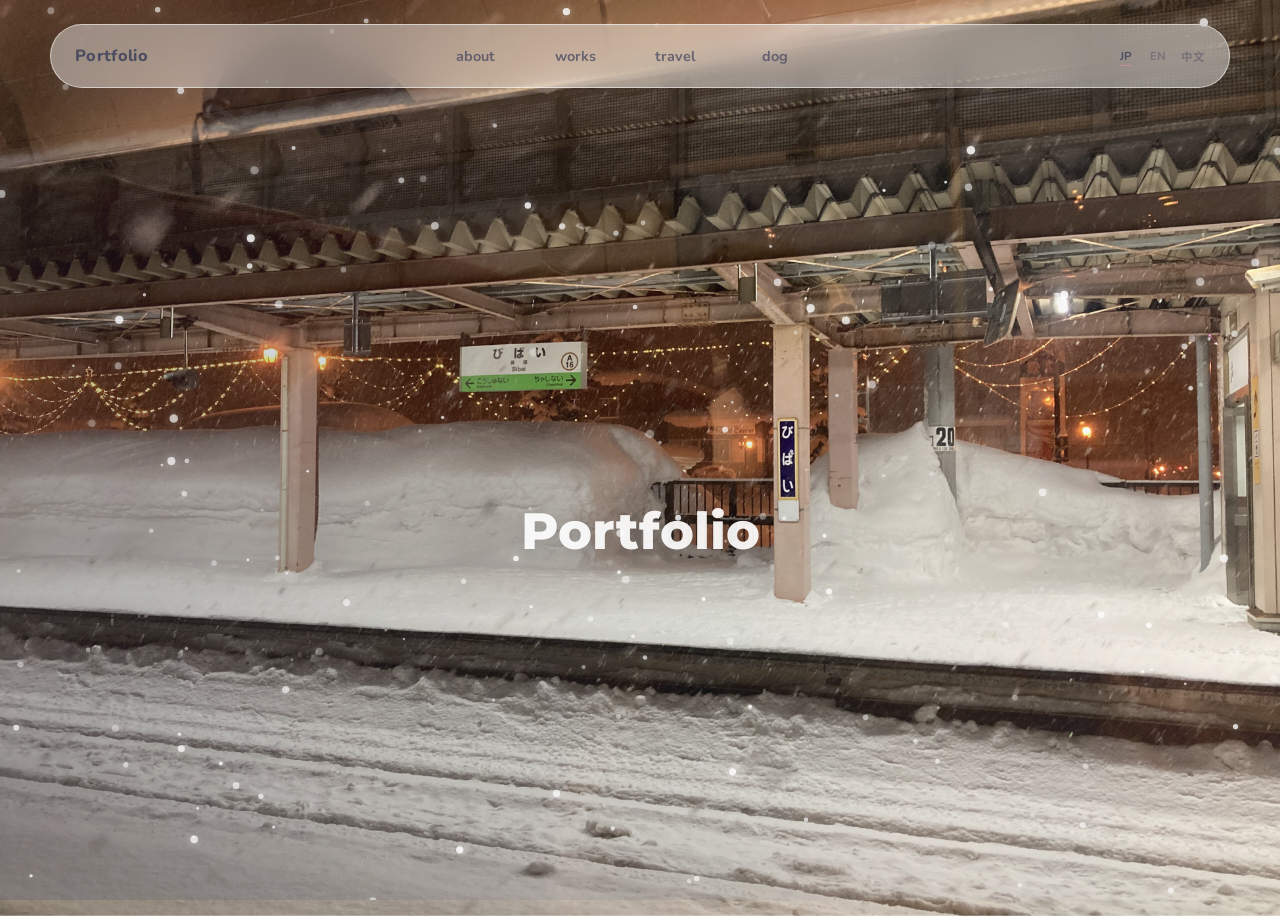
==== commit af8d52ee: "Update home title to "Portfolio"" ====
--- a/index.html
+++ b/index.html
@@ -38,7 +38,7 @@
         </picture>
         <div class="hero-shade"></div>
         <div class="hero-content reveal">
-          <h1 class="home-title">Portfolio Site</h1>
+          <h1 class="home-title">Portfolio</h1>
         </div>
       </section>
     </main>
--- a/styles.css
+++ b/styles.css
@@ -828,6 +828,9 @@
 
 .photo-dialog-note {
   color: var(--muted);
+  font-size: 0.33rem;
+  font-weight: 400;
+  line-height: 1.8;
 }
 
 .dialog-close {
